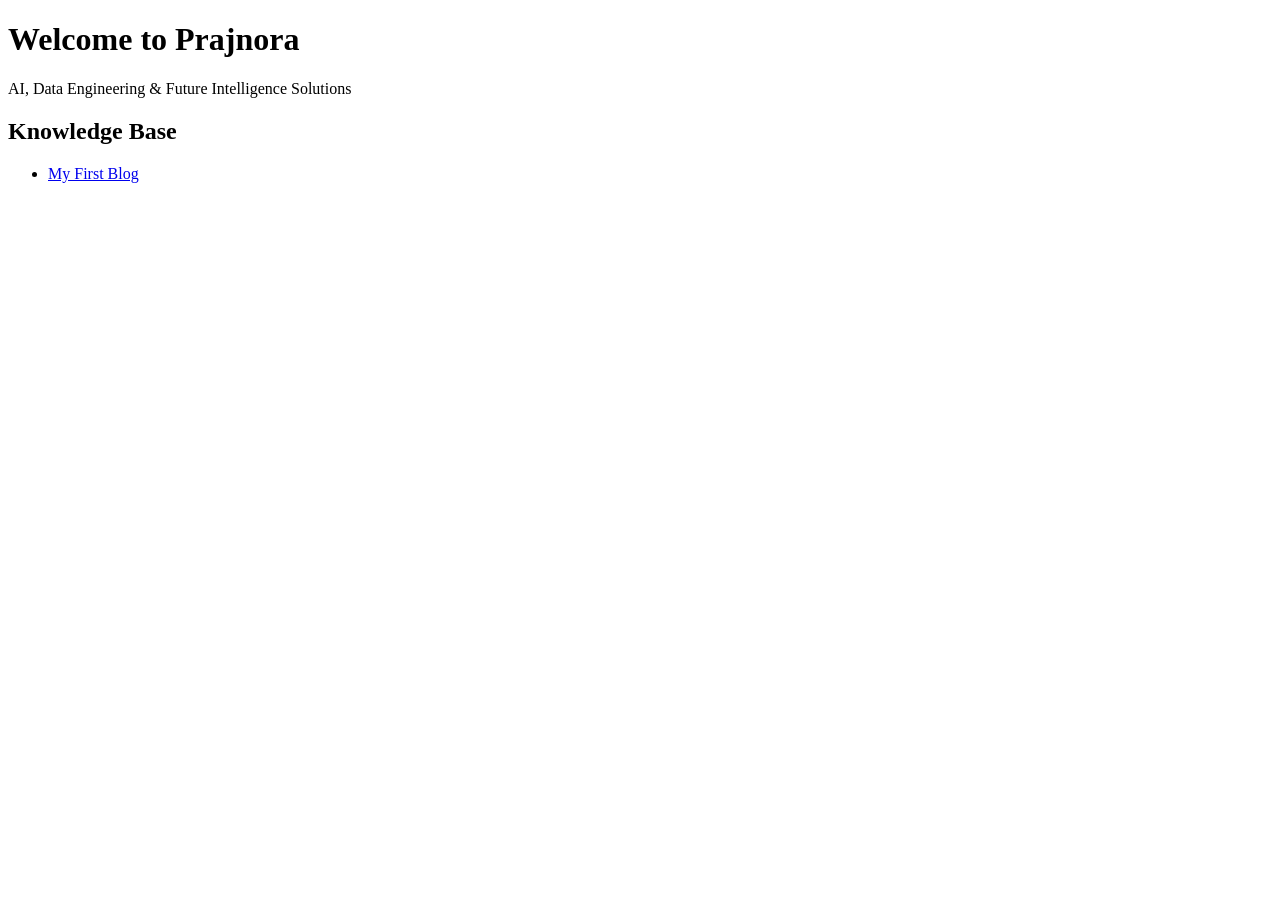
==== index.html @ 87d508de "Create index.html" ====
<!DOCTYPE html>
<html>
<head>
  <title>Prajnora | AI & Data Solutions</title>
</head>
<body>
  <h1>Welcome to Prajnora</h1>
  <p>AI, Data Engineering & Future Intelligence Solutions</p>

  <h2>Knowledge Base</h2>
  <ul>
    <li><a href="blogs/first-post.html">My First Blog</a></li>
  </ul>
</body>
</html>
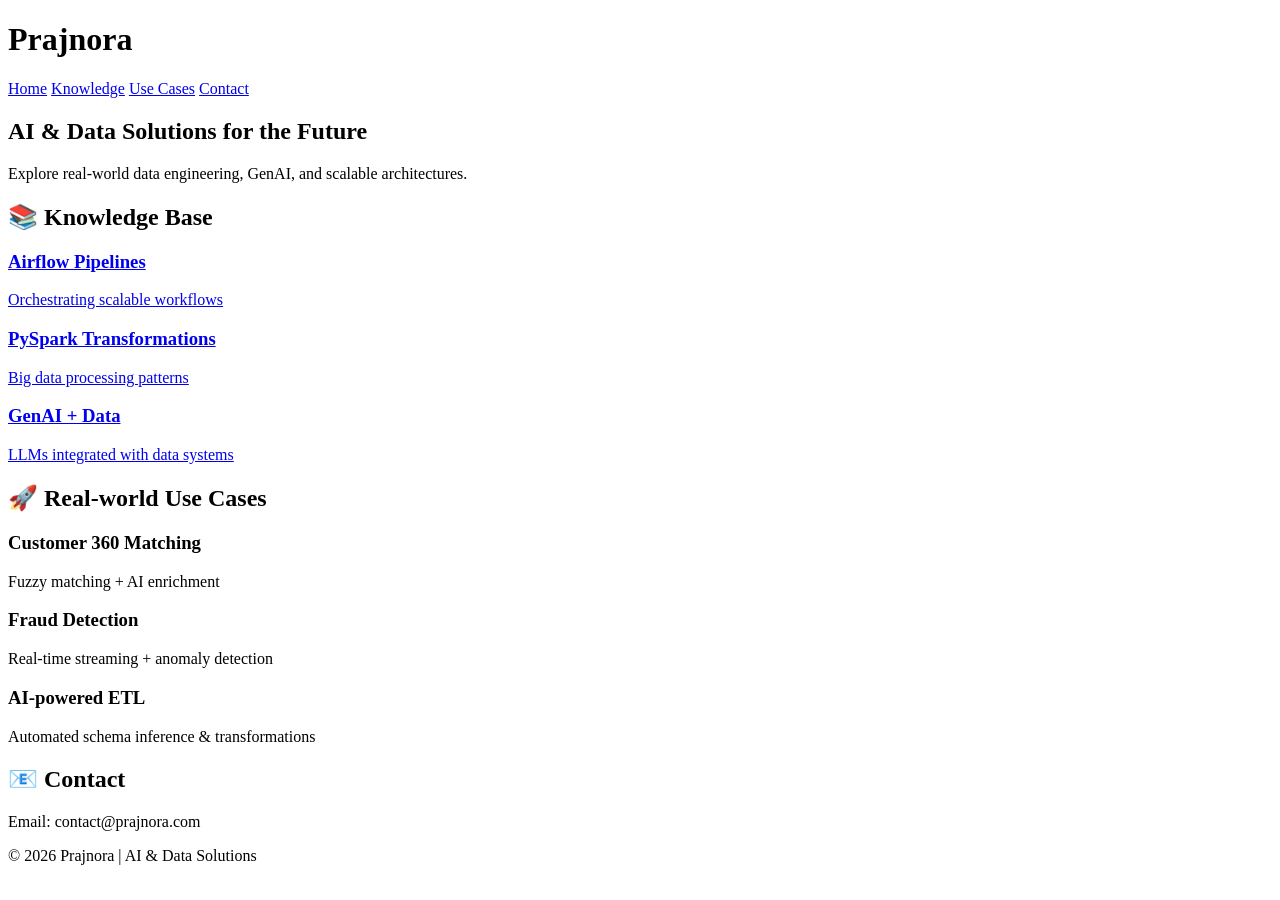
==== commit 5ab4f0e5: "Update index.html" ====
--- a/index.html
+++ b/index.html
@@ -1,15 +1,81 @@
 <!DOCTYPE html>
-<html>
+<html lang="en">
 <head>
-  <title>Prajnora | AI & Data Solutions</title>
+  <meta charset="UTF-8" />
+  <meta name="viewport" content="width=device-width, initial-scale=1.0"/>
+  <title>Prajnora | AI & Data Knowledge Hub</title>
+  <link rel="stylesheet" href="styles.css" />
 </head>
+
 <body>
-  <h1>Welcome to Prajnora</h1>
-  <p>AI, Data Engineering & Future Intelligence Solutions</p>
 
-  <h2>Knowledge Base</h2>
-  <ul>
-    <li><a href="blogs/first-post.html">My First Blog</a></li>
-  </ul>
+<header class="navbar">
+  <h1>Prajnora</h1>
+  <nav>
+    <a href="#">Home</a>
+    <a href="#knowledge">Knowledge</a>
+    <a href="#usecases">Use Cases</a>
+    <a href="#contact">Contact</a>
+  </nav>
+</header>
+
+<section class="hero">
+  <h2>AI & Data Solutions for the Future</h2>
+  <p>Explore real-world data engineering, GenAI, and scalable architectures.</p>
+</section>
+
+<section id="knowledge" class="section">
+  <h2>📚 Knowledge Base</h2>
+  <div class="grid">
+
+    <a href="blogs/airflow.html" class="card">
+      <h3>Airflow Pipelines</h3>
+      <p>Orchestrating scalable workflows</p>
+    </a>
+
+    <a href="blogs/pyspark.html" class="card">
+      <h3>PySpark Transformations</h3>
+      <p>Big data processing patterns</p>
+    </a>
+
+    <a href="blogs/genai.html" class="card">
+      <h3>GenAI + Data</h3>
+      <p>LLMs integrated with data systems</p>
+    </a>
+
+  </div>
+</section>
+
+<section id="usecases" class="section dark">
+  <h2>🚀 Real-world Use Cases</h2>
+  <div class="grid">
+
+    <div class="card">
+      <h3>Customer 360 Matching</h3>
+      <p>Fuzzy matching + AI enrichment</p>
+    </div>
+
+    <div class="card">
+      <h3>Fraud Detection</h3>
+      <p>Real-time streaming + anomaly detection</p>
+    </div>
+
+    <div class="card">
+      <h3>AI-powered ETL</h3>
+      <p>Automated schema inference & transformations</p>
+    </div>
+
+  </div>
+</section>
+
+<section id="contact" class="section">
+  <h2>📧 Contact</h2>
+  <p>Email: contact@prajnora.com</p>
+</section>
+
+<footer>
+  <p>© 2026 Prajnora | AI & Data Solutions</p>
+</footer>
+
 </body>
 </html>
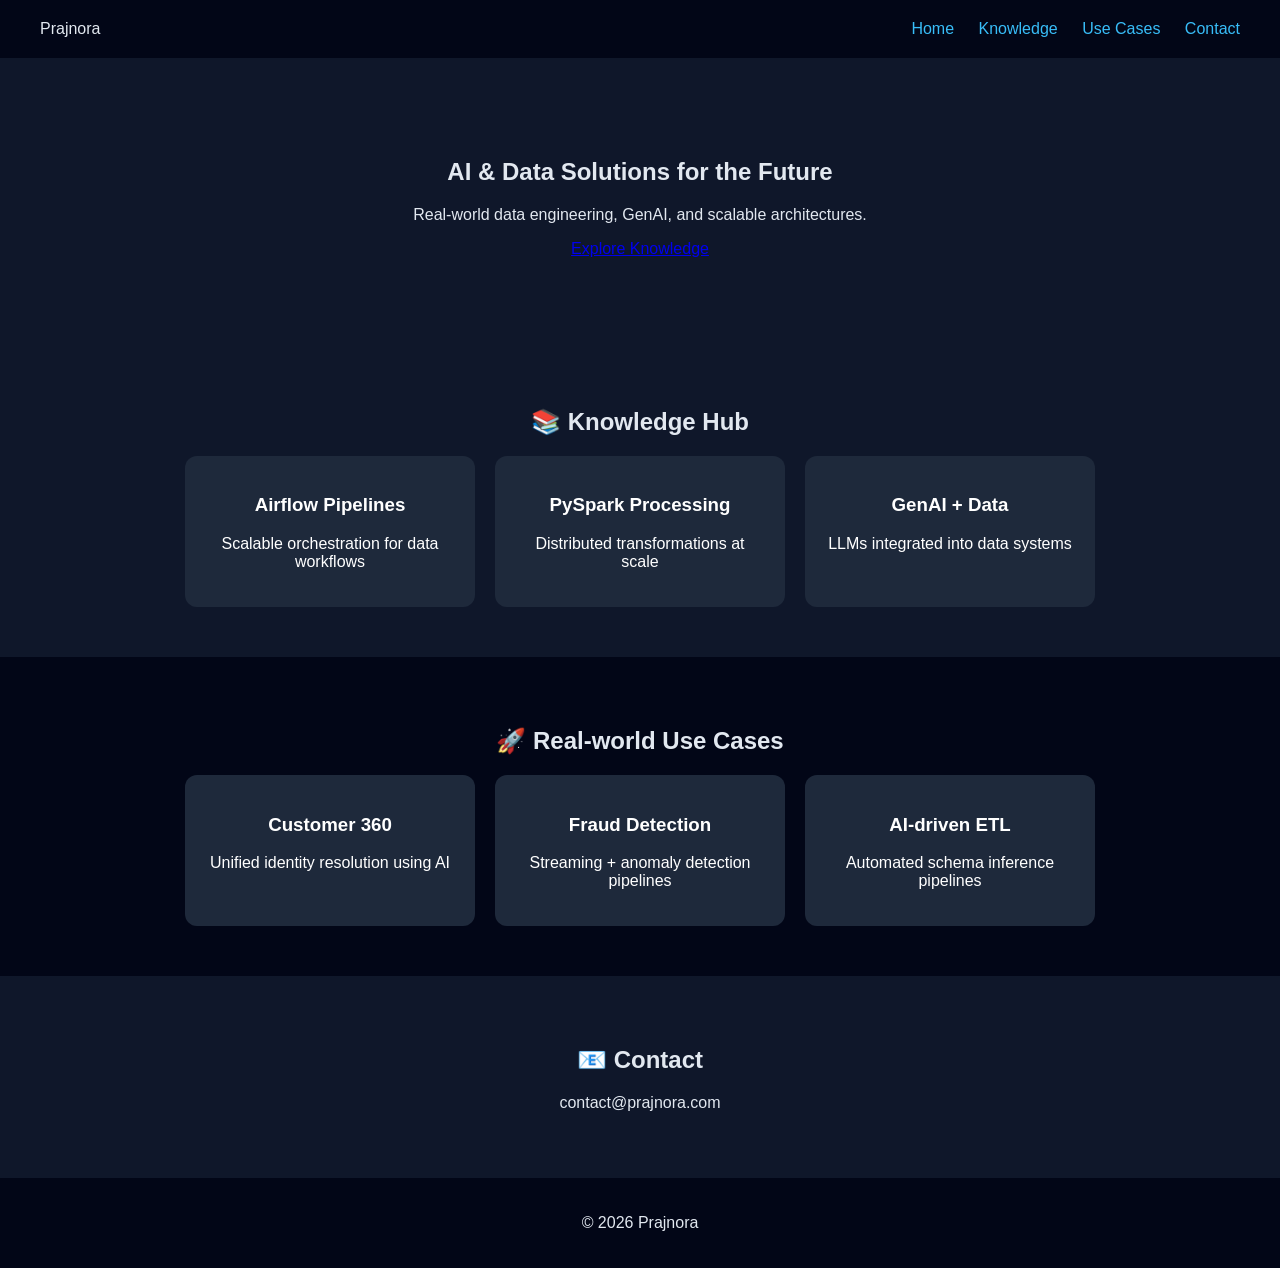
==== commit bc1996da: "Update index.html" ====
--- a/index.html
+++ b/index.html
@@ -1,16 +1,16 @@
 <!DOCTYPE html>
 <html lang="en">
 <head>
-  <meta charset="UTF-8" />
-  <meta name="viewport" content="width=device-width, initial-scale=1.0"/>
-  <title>Prajnora | AI & Data Knowledge Hub</title>
-  <link rel="stylesheet" href="styles.css" />
+  <meta charset="UTF-8">
+  <meta name="viewport" content="width=device-width, initial-scale=1.0">
+  <title>Prajnora | AI & Data Solutions</title>
+  <link rel="stylesheet" href="styles.css">
 </head>
 
 <body>
 
 <header class="navbar">
-  <h1>Prajnora</h1>
+  <div class="logo">Prajnora</div>
   <nav>
     <a href="#">Home</a>
     <a href="#knowledge">Knowledge</a>
@@ -20,27 +20,29 @@
 </header>
 
 <section class="hero">
-  <h2>AI & Data Solutions for the Future</h2>
-  <p>Explore real-world data engineering, GenAI, and scalable architectures.</p>
+  <h1>AI & Data Solutions for the Future</h1>
+  <p>Real-world data engineering, GenAI, and scalable architectures.</p>
+  <a href="#knowledge" class="cta">Explore Knowledge</a>
 </section>
 
 <section id="knowledge" class="section">
-  <h2>📚 Knowledge Base</h2>
+  <h2>📚 Knowledge Hub</h2>
+
   <div class="grid">
 
     <a href="blogs/airflow.html" class="card">
       <h3>Airflow Pipelines</h3>
-      <p>Orchestrating scalable workflows</p>
+      <p>Scalable orchestration for data workflows</p>
     </a>
 
     <a href="blogs/pyspark.html" class="card">
-      <h3>PySpark Transformations</h3>
-      <p>Big data processing patterns</p>
+      <h3>PySpark Processing</h3>
+      <p>Distributed transformations at scale</p>
     </a>
 
     <a href="blogs/genai.html" class="card">
       <h3>GenAI + Data</h3>
-      <p>LLMs integrated with data systems</p>
+      <p>LLMs integrated into data systems</p>
     </a>
 
   </div>
@@ -48,21 +50,22 @@
 
 <section id="usecases" class="section dark">
   <h2>🚀 Real-world Use Cases</h2>
+
   <div class="grid">
 
     <div class="card">
-      <h3>Customer 360 Matching</h3>
-      <p>Fuzzy matching + AI enrichment</p>
+      <h3>Customer 360</h3>
+      <p>Unified identity resolution using AI</p>
     </div>
 
     <div class="card">
       <h3>Fraud Detection</h3>
-      <p>Real-time streaming + anomaly detection</p>
+      <p>Streaming + anomaly detection pipelines</p>
     </div>
 
     <div class="card">
-      <h3>AI-powered ETL</h3>
-      <p>Automated schema inference & transformations</p>
+      <h3>AI-driven ETL</h3>
+      <p>Automated schema inference pipelines</p>
     </div>
 
   </div>
@@ -70,11 +73,11 @@
 
 <section id="contact" class="section">
   <h2>📧 Contact</h2>
-  <p>Email: contact@prajnora.com</p>
+  <p>contact@prajnora.com</p>
 </section>
 
 <footer>
-  <p>© 2026 Prajnora | AI & Data Solutions</p>
+  <p>© 2026 Prajnora</p>
 </footer>
 
 </body>
--- a/styles.css
+++ b/styles.css
@@ -0,0 +1,65 @@
+body {
+  margin: 0;
+  font-family: 'Segoe UI', sans-serif;
+  background: #0f172a;
+  color: #e2e8f0;
+}
+
+.navbar {
+  display: flex;
+  justify-content: space-between;
+  padding: 20px 40px;
+  background: #020617;
+}
+
+.navbar a {
+  margin-left: 20px;
+  color: #38bdf8;
+  text-decoration: none;
+}
+
+.hero {
+  text-align: center;
+  padding: 80px 20px;
+}
+
+.hero h2 {
+  font-size: 2.5rem;
+}
+
+.section {
+  padding: 50px 20px;
+  text-align: center;
+}
+
+.dark {
+  background: #020617;
+}
+
+.grid {
+  display: flex;
+  gap: 20px;
+  justify-content: center;
+  flex-wrap: wrap;
+}
+
+.card {
+  background: #1e293b;
+  padding: 20px;
+  width: 250px;
+  border-radius: 12px;
+  transition: 0.3s;
+  text-decoration: none;
+  color: white;
+}
+
+.card:hover {
+  transform: translateY(-5px);
+  background: #334155;
+}
+
+footer {
+  text-align: center;
+  padding: 20px;
+  background: #020617;
+}
